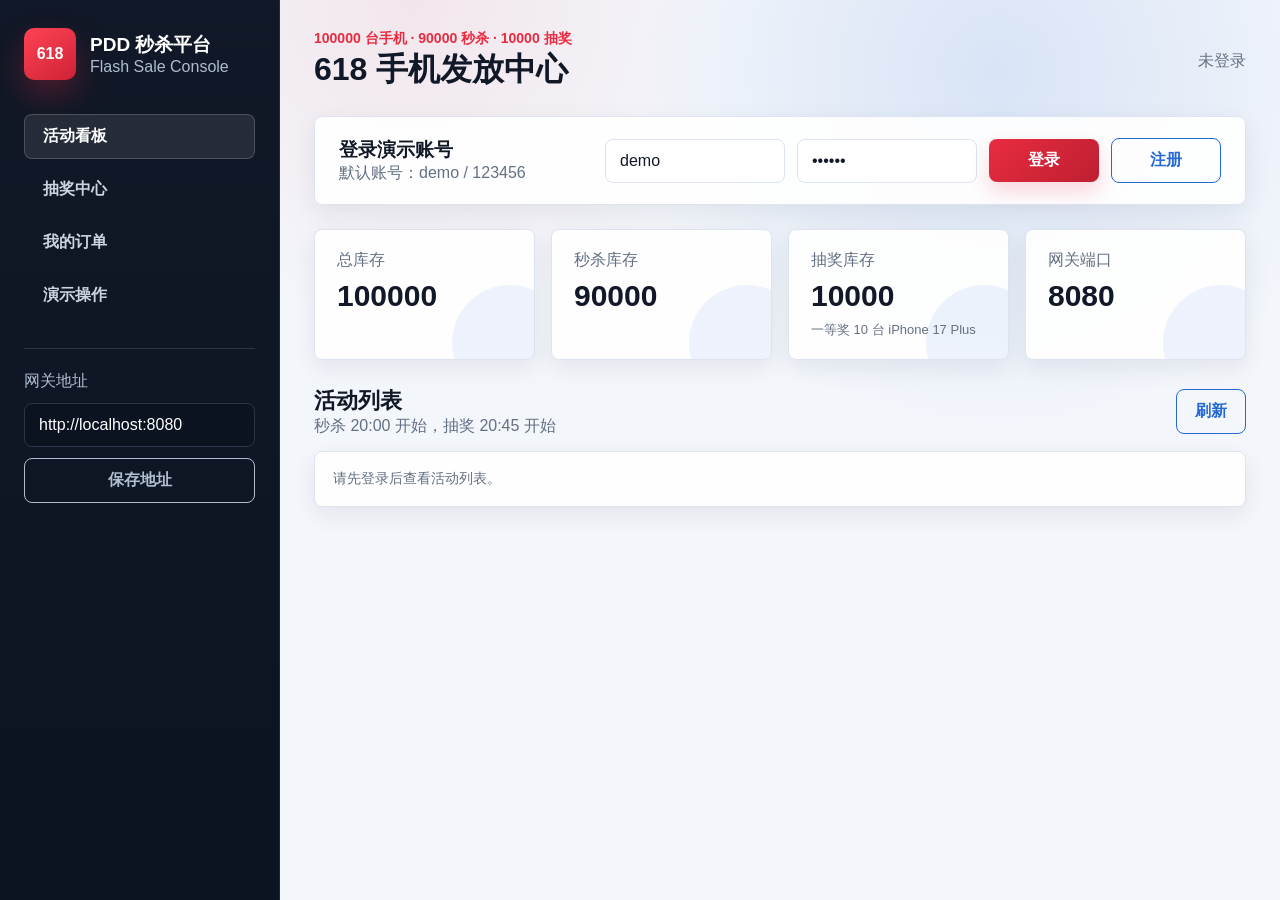
==== pdd-gateway/src/main/resources/static/index.html @ ef47cc64 "push" ====
<!doctype html>
<html lang="zh-CN">
<head>
    <meta charset="UTF-8">
    <meta name="viewport" content="width=device-width, initial-scale=1.0">
    <title>PDD 618 秒杀平台</title>
    <link rel="stylesheet" href="./styles.css">
</head>
<body>
<div class="shell">
    <aside class="sidebar">
        <div class="brand">
            <div class="brand-mark">618</div>
            <div>
                <h1>PDD 秒杀平台</h1>
                <p>Flash Sale Console</p>
            </div>
        </div>

        <nav class="nav">
            <button class="nav-item active" data-view="dashboard">活动看板</button>
            <button class="nav-item" data-view="lottery">抽奖中心</button>
            <button class="nav-item" data-view="orders">我的订单</button>
            <button class="nav-item" data-view="ops">演示操作</button>
        </nav>

        <div class="server-card">
            <label for="baseUrl">网关地址</label>
            <input id="baseUrl" value="http://localhost:8080">
            <button id="saveBaseUrl" class="ghost-button">保存地址</button>
        </div>
    </aside>

    <main class="main">
        <header class="topbar">
            <div>
                <p class="eyebrow">100000 台手机 · 90000 秒杀 · 10000 抽奖</p>
                <h2>618 手机发放中心</h2>
            </div>
            <div class="user-box">
                <span id="loginState">未登录</span>
                <button id="logoutBtn" class="ghost-button hidden">退出</button>
            </div>
        </header>

        <section id="authPanel" class="panel auth-panel">
            <div>
                <h3>登录演示账号</h3>
                <p>默认账号：demo / 123456</p>
            </div>
            <div class="auth-form">
                <input id="username" placeholder="用户名" value="demo">
                <input id="password" placeholder="密码" type="password" value="123456">
                <button id="loginBtn">登录</button>
                <button id="registerBtn" class="ghost-button">注册</button>
            </div>
        </section>

        <section id="dashboardView" class="view active">
            <div class="metrics">
                <div class="metric">
                    <span>总库存</span>
                    <strong>100000</strong>
                </div>
                <div class="metric">
                    <span>秒杀库存</span>
                    <strong>90000</strong>
                </div>
                <div class="metric">
                    <span>抽奖库存</span>
                    <strong>10000</strong>
                    <small>一等奖 10 台 iPhone 17 Plus</small>
                </div>
                <div class="metric">
                    <span>网关端口</span>
                    <strong>8080</strong>
                </div>
            </div>

            <div class="section-head">
                <div>
                    <h3>活动列表</h3>
                    <p>秒杀 20:00 开始，抽奖 20:45 开始</p>
                </div>
                <button id="refreshActivitiesBtn" class="ghost-button">刷新</button>
            </div>
            <div id="activityList" class="activity-list"></div>
        </section>

        <section id="lotteryView" class="view">
            <div class="lottery-layout">
                <div class="board-panel">
                    <div class="board-copy">
                        <span>618 幸运抽奖</span>
                        <strong>轮盘/棋盘转动，一抽定奖</strong>
                    </div>
                    <div id="lotteryBoard" class="lottery-board-wrap"></div>
                    <div id="lotteryResult" class="lottery-result">登录后可参与 618 棋盘抽奖。</div>
                    <div id="winnerTicker" class="winner-ticker">
                        <div class="winner-ticker-head">
                            <div>
                                <span>实时中奖显示屏</span>
                                <strong>系统用户中奖播报</strong>
                            </div>
                            <small>仅展示大奖、一/二/三等奖</small>
                        </div>
                        <div class="winner-feed-list" data-winner-feed>
                            <div class="winner-feed-empty">暂无高等级中奖播报</div>
                        </div>
                    </div>
                </div>
                <div class="prize-panel panel">
                    <div class="section-title">
                        <h3>奖池规则</h3>
                        <p>普通用户每日 3 次抽奖机会，管理端可重复验证数据库奖池。</p>
                    </div>
                    <div class="prize-stats">
                        <div>
                            <span>总中奖率</span>
                            <strong>手机 50% / Mac 60%</strong>
                        </div>
                        <div>
                            <span>奖池来源</span>
                            <strong>数据库权重</strong>
                        </div>
                    </div>
                    <div id="prizeList" class="prize-list"></div>
                </div>
            </div>
        </section>

        <section id="ordersView" class="view">
            <div class="section-head">
                <div>
                    <h3>我的订单</h3>
                    <p>订单由 RabbitMQ 异步消费后生成</p>
                </div>
                <button id="refreshOrdersBtn" class="ghost-button">刷新订单</button>
            </div>
            <div id="orderList" class="table-wrap"></div>
        </section>

        <section id="opsView" class="view">
            <div class="ops-grid">
                <div class="panel">
                    <h3>库存预热</h3>
                    <p>将 MySQL 活动库存写入 Redis，秒杀前必须执行。</p>
                    <button id="preloadBtn">预热全部活动库存</button>
                </div>
                <div class="panel">
                    <h3>手动开奖</h3>
                    <p>演示环境可手动触发抽奖开奖，生产环境应限制管理员权限。</p>
                    <button id="drawBtn">触发抽奖开奖</button>
                </div>
                <div class="panel">
                    <h3>中奖查询</h3>
                    <p>查询当前登录用户是否在中奖集合中。</p>
                    <button id="winnerBtn">查询中奖结果</button>
                </div>
            </div>
        </section>

        <div id="toast" class="toast hidden"></div>
    </main>
</div>

<script src="./app.js"></script>
</body>
</html>
---- pdd-gateway/src/main/resources/static/styles.css ----
:root {
    --bg: #f3f6fb;
    --surface: #ffffff;
    --surface-soft: #eef4fb;
    --ink: #111827;
    --muted: #637083;
    --line: #dbe4ef;
    --red: #e92c40;
    --red-dark: #bd1f31;
    --green: #15a276;
    --blue: #2569d6;
    --gold: #f5a313;
    --cyan: #14a3b8;
    --shadow: 0 18px 48px rgba(23, 37, 57, 0.10);
    --soft-shadow: 0 8px 24px rgba(23, 37, 57, 0.08);
}

* {
    box-sizing: border-box;
}

body {
    margin: 0;
    min-height: 100vh;
    background:
        radial-gradient(circle at 78% 8%, rgba(37, 105, 214, 0.13), transparent 28%),
        radial-gradient(circle at 32% 0%, rgba(233, 44, 64, 0.08), transparent 26%),
        var(--bg);
    color: var(--ink);
    font-family: "Inter", "Microsoft YaHei", Arial, sans-serif;
}

button,
input {
    font: inherit;
}

button {
    border: 0;
    border-radius: 8px;
    background: linear-gradient(135deg, var(--red), var(--red-dark));
    color: #fff;
    padding: 11px 18px;
    cursor: pointer;
    font-weight: 800;
    box-shadow: 0 10px 20px rgba(233, 44, 64, 0.18);
    transition: transform 0.16s ease, box-shadow 0.16s ease, opacity 0.16s ease;
}

button:hover {
    transform: translateY(-1px);
    box-shadow: 0 14px 28px rgba(233, 44, 64, 0.22);
}

button:disabled {
    cursor: not-allowed;
    opacity: 0.58;
    transform: none;
}

input {
    width: 100%;
    border: 1px solid var(--line);
    border-radius: 8px;
    background: #fff;
    color: var(--ink);
    padding: 12px 14px;
    outline: none;
}

input:focus {
    border-color: var(--blue);
    box-shadow: 0 0 0 3px rgba(37, 105, 214, 0.12);
}

.shell {
    display: grid;
    grid-template-columns: 280px minmax(0, 1fr);
    min-height: 100vh;
}

.sidebar {
    position: sticky;
    top: 0;
    height: 100vh;
    border-right: 1px solid rgba(255, 255, 255, 0.08);
    background: linear-gradient(180deg, #111827, #0c1422);
    color: #fff;
    padding: 28px 24px;
}

.brand {
    display: flex;
    gap: 14px;
    align-items: center;
    margin-bottom: 34px;
}

.brand-mark {
    display: grid;
    width: 52px;
    height: 52px;
    place-items: center;
    border-radius: 10px;
    background: linear-gradient(145deg, #ff4355, #cf2235);
    font-weight: 900;
    box-shadow: 0 14px 30px rgba(233, 44, 64, 0.28);
}

.brand h1,
.brand p,
.topbar h2,
.topbar p,
.section-head h3,
.section-head p,
.panel h3,
.panel p {
    margin: 0;
}

.brand h1 {
    font-size: 19px;
}

.brand p,
.server-card label,
.server-card .ghost-button {
    color: #afbdd0;
}

.nav {
    display: grid;
    gap: 8px;
    margin-bottom: 30px;
}

.nav-item {
    background: transparent;
    color: #cbd5e1;
    text-align: left;
    border: 1px solid transparent;
    box-shadow: none;
}

.nav-item.active,
.nav-item:hover {
    background: rgba(255, 255, 255, 0.09);
    border-color: rgba(255, 255, 255, 0.18);
    color: #fff;
    box-shadow: none;
}

.server-card {
    display: grid;
    gap: 11px;
    padding-top: 22px;
    border-top: 1px solid rgba(255, 255, 255, 0.13);
}

.server-card input {
    background: #0b1220;
    border-color: #29364a;
    color: #fff;
}

.ghost-button {
    background: transparent;
    color: var(--blue);
    border: 1px solid currentColor;
    box-shadow: none;
}

.ghost-button:hover {
    background: rgba(37, 105, 214, 0.08);
    box-shadow: none;
}

.main {
    position: relative;
    padding: 30px 34px;
}

.topbar {
    display: flex;
    align-items: center;
    justify-content: space-between;
    gap: 20px;
    margin-bottom: 24px;
}

.eyebrow {
    color: var(--red);
    font-size: 14px;
    font-weight: 900;
}

.topbar h2 {
    font-size: 32px;
    letter-spacing: 0;
}

.user-box {
    display: flex;
    align-items: center;
    gap: 12px;
    color: var(--muted);
}

.panel,
.metric,
.table-wrap,
.activity-card {
    background: rgba(255, 255, 255, 0.92);
    border: 1px solid var(--line);
    border-radius: 8px;
    box-shadow: var(--soft-shadow);
}

.auth-panel {
    display: flex;
    justify-content: space-between;
    gap: 24px;
    margin-bottom: 24px;
    padding: 20px 24px;
}

.auth-panel p,
.section-head p,
.panel p,
.activity-meta,
.order-empty {
    color: var(--muted);
}

.auth-form {
    display: grid;
    grid-template-columns: 180px 180px 110px 110px;
    gap: 12px;
    align-items: center;
}

.view {
    display: none;
}

.view.active {
    display: block;
}

.metrics {
    display: grid;
    grid-template-columns: repeat(4, minmax(0, 1fr));
    gap: 16px;
    margin-bottom: 26px;
}

.metric {
    position: relative;
    overflow: hidden;
    padding: 20px 22px;
}

.metric::after {
    content: "";
    position: absolute;
    right: -34px;
    bottom: -42px;
    width: 116px;
    height: 116px;
    border-radius: 50%;
    background: rgba(37, 105, 214, 0.08);
}

.metric span {
    display: block;
    color: var(--muted);
    margin-bottom: 8px;
}

.metric strong {
    position: relative;
    font-size: 30px;
    z-index: 1;
}

.metric small {
    position: relative;
    display: block;
    margin-top: 8px;
    color: var(--muted);
    font-size: 13px;
    z-index: 1;
}

.section-head {
    display: flex;
    justify-content: space-between;
    align-items: center;
    gap: 20px;
    margin-bottom: 14px;
}

.section-head h3 {
    font-size: 22px;
}

.activity-list {
    display: grid;
    gap: 14px;
}

.activity-card {
    display: grid;
    grid-template-columns: minmax(0, 1fr) auto;
    gap: 16px;
    align-items: center;
    padding: 18px;
}

.activity-title {
    display: flex;
    align-items: center;
    gap: 10px;
    margin-bottom: 8px;
}

.activity-title h4 {
    margin: 0;
    font-size: 18px;
}

.tag,
.status-pill {
    border-radius: 999px;
    padding: 5px 10px;
    font-size: 12px;
    font-weight: 900;
}

.status-pill.pending {
    background: rgba(245, 163, 19, 0.14);
    color: #9a6100;
}

.status-pill.live {
    background: rgba(21, 162, 118, 0.12);
    color: var(--green);
}

.status-pill.ended {
    background: rgba(99, 112, 131, 0.12);
    color: var(--muted);
}

.tag.seckill {
    background: rgba(233, 44, 64, 0.1);
    color: var(--red);
}

.tag.lottery {
    background: rgba(37, 105, 214, 0.1);
    color: var(--blue);
}

.activity-meta {
    display: flex;
    flex-wrap: wrap;
    gap: 12px;
    font-size: 14px;
}

.activity-actions {
    display: flex;
    gap: 10px;
}

.lottery-layout {
    display: grid;
    grid-template-columns: minmax(470px, 0.92fr) minmax(360px, 1fr);
    gap: 24px;
    align-items: start;
}

.board-panel,
.prize-panel {
    background: rgba(255, 255, 255, 0.95);
    border: 1px solid rgba(219, 228, 239, 0.9);
    border-radius: 8px;
    box-shadow: var(--shadow);
}

.board-panel {
    display: grid;
    align-content: start;
    justify-items: center;
    gap: 18px;
    padding: 26px;
    overflow: hidden;
}

.board-copy {
    display: grid;
    gap: 4px;
    width: 100%;
}

.board-copy span {
    color: var(--red);
    font-weight: 900;
    font-size: 13px;
}

.board-copy strong {
    font-size: 22px;
}

.lottery-board-wrap {
    position: relative;
    display: grid;
    width: min(660px, 100%);
    place-items: center;
    padding: 10px;
}

.lottery-board {
    display: grid;
    grid-template-columns: repeat(var(--board-size), minmax(0, 1fr));
    grid-template-rows: repeat(var(--board-size), minmax(0, 1fr));
    width: 100%;
    max-width: 620px;
    aspect-ratio: 1;
    gap: clamp(7px, 1.4vw, 12px);
    border: 1px solid rgba(219, 228, 239, 0.9);
    border-radius: 8px;
    background:
        linear-gradient(145deg, rgba(255, 255, 255, 0.96), rgba(239, 246, 255, 0.92)),
        #fff;
    padding: clamp(10px, 2vw, 18px);
    box-shadow: 0 24px 46px rgba(17, 24, 39, 0.14);
}

.lottery-wheel-shell {
    position: relative;
    display: grid;
    width: min(540px, 100%);
    aspect-ratio: 1;
    place-items: center;
    padding: clamp(12px, 2vw, 18px);
}

.wheel-pointer {
    position: absolute;
    top: 2px;
    z-index: 3;
    width: 0;
    height: 0;
    border-right: 18px solid transparent;
    border-left: 18px solid transparent;
    border-top: 34px solid var(--red);
    filter: drop-shadow(0 8px 14px rgba(233, 44, 64, 0.24));
}

.lottery-wheel {
    position: relative;
    width: 100%;
    height: 100%;
    overflow: hidden;
    border: 12px solid #fff;
    border-radius: 50%;
    box-shadow: 0 26px 54px rgba(17, 24, 39, 0.18), inset 0 0 0 1px rgba(17, 24, 39, 0.08);
    transition: transform 2.6s cubic-bezier(0.12, 0.68, 0.12, 1);
}

.lottery-wheel::before {
    content: "";
    position: absolute;
    inset: 10px;
    border: 1px solid rgba(255, 255, 255, 0.54);
    border-radius: 50%;
    pointer-events: none;
}

.wheel-labels {
    position: absolute;
    inset: 0;
}

.wheel-slice-label {
    position: absolute;
    top: 50%;
    left: 50%;
    display: grid;
    width: 100px;
    justify-items: center;
    gap: 4px;
    color: #fff;
    text-align: center;
    text-shadow: 0 2px 8px rgba(17, 24, 39, 0.32);
    transform: translate(-50%, -50%) rotate(var(--slice-rotate)) translateY(-120px) rotate(calc(-1 * var(--slice-rotate)));
}

.wheel-slice-label span {
    font-size: 12px;
    font-weight: 900;
}

.wheel-slice-label strong {
    font-size: 15px;
    line-height: 1.12;
    overflow-wrap: anywhere;
}

.wheel-slice-label.winner strong {
    color: #fff7ad;
}

.wheel-center {
    position: absolute;
    inset: 50%;
    z-index: 2;
    display: grid;
    width: min(178px, 38%);
    aspect-ratio: 1;
    place-items: center;
    align-content: center;
    gap: 6px;
    border: 8px solid #fff;
    border-radius: 50%;
    background: linear-gradient(145deg, #fff7ed, #fff);
    color: var(--ink);
    padding: 16px;
    text-align: center;
    box-shadow: 0 16px 34px rgba(17, 24, 39, 0.22);
    transform: translate(-50%, -50%);
}

.wheel-center strong {
    color: var(--red);
    font-size: 34px;
    line-height: 1;
}

.wheel-center span {
    color: var(--muted);
    font-size: 12px;
    font-weight: 900;
}

.wheel-spin-button {
    width: min(126px, 100%);
    min-height: 38px;
    padding: 8px 12px;
    background: linear-gradient(135deg, var(--red), var(--gold));
    box-shadow: 0 12px 22px rgba(233, 44, 64, 0.22);
}

.lottery-board-cell,
.board-center {
    min-width: 0;
    border-radius: 8px;
}

.lottery-board-cell {
    display: grid;
    align-content: center;
    gap: 5px;
    min-height: 0;
    border: 1px solid rgba(219, 228, 239, 0.92);
    background: #fff;
    padding: clamp(7px, 1.2vw, 12px);
    text-align: center;
    box-shadow: inset 0 1px 0 rgba(255, 255, 255, 0.7), 0 8px 18px rgba(17, 24, 39, 0.06);
    transition: transform 0.12s ease, border-color 0.12s ease, box-shadow 0.12s ease, background 0.12s ease;
}

.lottery-board-cell span,
.lottery-board-cell small {
    overflow: hidden;
    color: var(--muted);
    font-size: 12px;
    font-weight: 900;
    text-overflow: ellipsis;
    white-space: nowrap;
}

.lottery-board-cell strong {
    overflow-wrap: anywhere;
    color: var(--ink);
    font-size: 17px;
    line-height: 1.15;
}

.lottery-board-cell small {
    font-size: 11px;
}

.prize-cell-0 { background: linear-gradient(160deg, rgba(233, 44, 64, 0.10), #fff); }
.prize-cell-1 { background: linear-gradient(160deg, rgba(37, 105, 214, 0.10), #fff); }
.prize-cell-2 { background: linear-gradient(160deg, rgba(21, 162, 118, 0.10), #fff); }
.prize-cell-3 { background: linear-gradient(160deg, rgba(245, 163, 19, 0.13), #fff); }
.prize-cell-4 { background: linear-gradient(160deg, rgba(20, 163, 184, 0.11), #fff); }
.prize-cell-5 { background: linear-gradient(160deg, rgba(124, 58, 237, 0.09), #fff); }

.board-filler {
    background: repeating-linear-gradient(135deg, #f8fafc 0 9px, #eef4fb 9px 18px);
}

.lottery-board-cell.active,
.lottery-board-cell.winner {
    border-color: rgba(233, 44, 64, 0.72);
    background: linear-gradient(145deg, #fff7ed, #fff);
    box-shadow: 0 0 0 3px rgba(233, 44, 64, 0.16), 0 16px 26px rgba(233, 44, 64, 0.18);
    transform: translateY(-2px) scale(1.03);
}

.lottery-board-cell.active span,
.lottery-board-cell.active strong,
.lottery-board-cell.active small,
.lottery-board-cell.winner span,
.lottery-board-cell.winner strong,
.lottery-board-cell.winner small {
    color: var(--red);
}

.lottery-board-cell.winner {
    animation: boardWin 0.62s ease-in-out 2;
}

.board-center {
    display: grid;
    place-items: center;
    align-content: center;
    gap: 10px;
    border: 1px solid rgba(17, 24, 39, 0.08);
    background:
        linear-gradient(145deg, rgba(17, 24, 39, 0.94), rgba(31, 41, 55, 0.96)),
        var(--ink);
    color: #fff;
    padding: clamp(14px, 2.2vw, 22px);
    text-align: center;
    box-shadow: inset 0 0 0 1px rgba(255, 255, 255, 0.08);
}

.featured-prize,
.draw-display {
    min-width: 0;
    width: 100%;
}

.featured-prize {
    position: relative;
    display: grid;
    justify-items: center;
    gap: 5px;
    border: 1px solid rgba(255, 255, 255, 0.14);
    border-radius: 8px;
    background:
        linear-gradient(145deg, rgba(233, 44, 64, 0.30), rgba(245, 163, 19, 0.18)),
        rgba(255, 255, 255, 0.06);
    padding: 10px;
    box-shadow: inset 0 0 0 1px rgba(255, 255, 255, 0.06), 0 14px 28px rgba(0, 0, 0, 0.22);
}

.featured-prize::before {
    content: "";
    position: absolute;
    inset: 8px;
    border: 1px solid rgba(255, 255, 255, 0.10);
    border-radius: 8px;
    pointer-events: none;
}

.featured-prize span,
.featured-prize strong,
.featured-prize small,
.draw-display span,
.draw-display strong {
    display: block;
}

.featured-prize span {
    color: #ffd9a3;
    font-size: 12px;
    font-weight: 900;
}

.featured-prize strong {
    color: #fff;
    font-size: 25px;
    line-height: 1.1;
}

.featured-prize small {
    max-width: 100%;
    color: #cbd5e1;
    font-size: 12px;
    line-height: 1.35;
}

.featured-prize.active,
.featured-prize.winner {
    border-color: rgba(255, 216, 128, 0.88);
    box-shadow: 0 0 0 4px rgba(245, 163, 19, 0.22), 0 20px 38px rgba(245, 163, 19, 0.24);
    animation: grandWin 0.7s ease-in-out 2;
}

.draw-display {
    min-height: 52px;
    border: 1px solid rgba(21, 162, 118, 0.42);
    border-radius: 8px;
    background: linear-gradient(180deg, #071b18, #0c2722);
    color: #d8fff4;
    padding: 8px 10px;
    text-align: left;
    box-shadow: inset 0 0 18px rgba(21, 162, 118, 0.16);
}

.draw-display span {
    color: #5eead4;
    font-size: 11px;
    font-weight: 800;
}

.draw-display strong {
    overflow-wrap: anywhere;
    margin-top: 4px;
    color: #f8fafc;
    font-size: 15px;
    line-height: 1.25;
}

.macbook-visual {
    position: relative;
    width: 132px;
    aspect-ratio: 1.55;
    border: 4px solid #d8e2ee;
    border-radius: 8px 8px 5px 5px;
    background:
        linear-gradient(160deg, rgba(37, 105, 214, 0.44), rgba(21, 162, 118, 0.22)),
        linear-gradient(145deg, #101827, #263244);
    box-shadow: 0 14px 26px rgba(0, 0, 0, 0.30);
}

.macbook-visual::before {
    content: "";
    position: absolute;
    right: 16%;
    bottom: 18%;
    left: 16%;
    height: 32%;
    border-radius: 50%;
    background: rgba(255, 255, 255, 0.18);
}

.macbook-visual::after {
    content: "";
    position: absolute;
    right: -12%;
    bottom: -14px;
    left: -12%;
    height: 12px;
    border-radius: 0 0 8px 8px;
    background: linear-gradient(180deg, #eef4fb, #afbdd0);
}

.macbook-visual span {
    position: absolute;
    bottom: -8px;
    left: 50%;
    width: 28%;
    height: 4px;
    border-radius: 999px;
    background: #7d8ca3;
    transform: translateX(-50%);
}

.board-spin-button {
    min-width: min(168px, 100%);
    background: linear-gradient(135deg, var(--red), var(--gold));
    box-shadow: 0 16px 32px rgba(233, 44, 64, 0.26);
    font-size: 17px;
}

@keyframes grandWin {
    50% {
        transform: translateY(-2px) scale(1.03);
    }
}

.lottery-result {
    width: 100%;
    min-height: 64px;
    border: 1px solid rgba(37, 105, 214, 0.12);
    border-radius: 8px;
    background: linear-gradient(135deg, #edf4fb, #f7fafc);
    color: var(--ink);
    padding: 18px;
    text-align: center;
    font-size: 17px;
    font-weight: 900;
}

.winner-ticker {
    display: grid;
    gap: 12px;
    width: 100%;
    border: 1px solid rgba(21, 162, 118, 0.28);
    border-radius: 8px;
    background:
        linear-gradient(135deg, rgba(7, 27, 24, 0.96), rgba(12, 39, 34, 0.98)),
        #071b18;
    color: #d8fff4;
    padding: 16px;
    box-shadow: inset 0 0 22px rgba(21, 162, 118, 0.14), 0 18px 34px rgba(17, 24, 39, 0.10);
}

.winner-ticker-head {
    display: flex;
    align-items: center;
    justify-content: space-between;
    gap: 12px;
}

.winner-ticker-head span,
.winner-ticker-head small {
    color: #5eead4;
    font-size: 12px;
    font-weight: 900;
}

.winner-ticker-head strong {
    display: block;
    margin-top: 4px;
    color: #fff;
    font-size: 19px;
}

.winner-feed-list {
    display: grid;
    gap: 8px;
}

.winner-feed-row,
.winner-feed-empty {
    display: grid;
    grid-template-columns: 76px minmax(0, 1fr) 54px;
    gap: 10px;
    align-items: center;
    min-height: 42px;
    border: 1px solid rgba(94, 234, 212, 0.16);
    border-radius: 8px;
    background: rgba(255, 255, 255, 0.055);
    padding: 9px 10px;
}

.winner-feed-row.latest {
    border-color: rgba(245, 163, 19, 0.48);
    background: rgba(245, 163, 19, 0.10);
}

.winner-feed-level {
    color: #ffd9a3;
    font-size: 12px;
    font-weight: 900;
}

.winner-feed-row strong {
    overflow-wrap: anywhere;
    color: #f8fafc;
    font-size: 14px;
}

.winner-feed-row small {
    color: #9fb8b2;
    font-size: 12px;
    font-weight: 800;
    text-align: right;
}

.winner-feed-empty {
    display: block;
    color: #9fb8b2;
    text-align: center;
}

.prize-panel {
    display: grid;
    gap: 18px;
    align-content: start;
    padding: 24px;
}

.section-title {
    display: grid;
    gap: 8px;
}

.section-title h3,
.section-title p {
    margin: 0;
}

.section-title h3 {
    font-size: 24px;
}

.section-title p {
    color: var(--muted);
    line-height: 1.55;
}

.prize-stats {
    display: grid;
    grid-template-columns: repeat(2, minmax(0, 1fr));
    gap: 12px;
}

.prize-stats div {
    border: 1px solid var(--line);
    border-radius: 8px;
    background: var(--surface-soft);
    padding: 14px;
}

.prize-stats span {
    display: block;
    color: var(--muted);
    font-size: 13px;
    margin-bottom: 6px;
}

.prize-stats strong {
    font-size: 24px;
}

.prize-list {
    display: grid;
    gap: 12px;
}

.prize-item {
    display: grid;
    grid-template-columns: 14px minmax(0, 1fr);
    gap: 14px;
    align-items: start;
    border: 1px solid var(--line);
    border-radius: 8px;
    background: #fff;
    padding: 15px;
    transition: transform 0.16s ease, border-color 0.16s ease, box-shadow 0.16s ease;
}

.prize-item:hover {
    border-color: rgba(37, 105, 214, 0.32);
    box-shadow: 0 12px 26px rgba(23, 37, 57, 0.08);
    transform: translateY(-1px);
}

.prize-item strong,
.prize-item span {
    display: block;
}

.prize-item strong {
    font-size: 18px;
}

.prize-item span {
    margin-top: 6px;
    color: var(--muted);
    font-size: 14px;
}

.prize-dot {
    width: 14px;
    height: 14px;
    margin-top: 5px;
    border-radius: 50%;
}

.prize-dot-0 {
    background: #e83b4b;
}

.prize-dot-1 {
    background: #2569d6;
}

.prize-dot-2 {
    background: #15a276;
}

.prize-dot-3 {
    background: #f5a313;
}

.table-wrap {
    overflow: auto;
}

table {
    width: 100%;
    border-collapse: collapse;
}

th,
td {
    border-bottom: 1px solid var(--line);
    padding: 12px;
    text-align: left;
    white-space: nowrap;
}

th {
    background: var(--surface-soft);
    color: var(--muted);
    font-size: 13px;
}

.order-empty {
    padding: 28px;
}

.ops-grid {
    display: grid;
    grid-template-columns: repeat(3, minmax(0, 1fr));
    gap: 16px;
}

.ops-grid .panel {
    display: grid;
    gap: 14px;
    padding: 20px;
}

.toast {
    position: fixed;
    right: 24px;
    bottom: 24px;
    max-width: 420px;
    border-radius: 8px;
    background: #111827;
    color: #fff;
    padding: 14px 16px;
    box-shadow: var(--shadow);
}

.toast.success {
    background: var(--green);
}

.toast.error {
    background: var(--red);
}

.hidden {
    display: none !important;
}

@media (max-width: 1080px) {
    .lottery-layout,
    .metrics,
    .ops-grid {
        grid-template-columns: 1fr;
    }
}

@media (max-width: 980px) {
    .shell {
        grid-template-columns: 1fr;
    }

    .sidebar {
        position: static;
        height: auto;
    }

    .auth-panel,
    .topbar,
    .activity-card {
        align-items: stretch;
        flex-direction: column;
        display: flex;
    }

    .auth-form,
    .prize-stats {
        grid-template-columns: 1fr;
    }

    .activity-actions {
        flex-wrap: wrap;
    }

    .lottery-board-wrap {
        padding: 0;
    }

    .lottery-board {
        gap: 6px;
        padding: 8px;
    }

    .lottery-wheel-shell {
        padding: 8px;
    }

    .lottery-wheel {
        border-width: 8px;
    }

    .wheel-pointer {
        border-right-width: 13px;
        border-left-width: 13px;
        border-top-width: 26px;
    }

    .wheel-slice-label {
        width: 82px;
        transform: translate(-50%, -50%) rotate(var(--slice-rotate)) translateY(-31vw) rotate(calc(-1 * var(--slice-rotate)));
    }

    .wheel-slice-label span {
        font-size: 10px;
    }

    .wheel-slice-label strong {
        font-size: 12px;
    }

    .wheel-center {
        width: min(138px, 42%);
        border-width: 6px;
        padding: 10px;
    }

    .wheel-center strong {
        font-size: 25px;
    }

    .wheel-center span {
        font-size: 10px;
    }

    .wheel-spin-button {
        min-height: 34px;
        padding: 6px 9px;
        font-size: 12px;
    }

    .lottery-board-cell {
        gap: 3px;
        padding: 5px;
    }

    .lottery-board-cell span {
        font-size: 10px;
    }

    .lottery-board-cell strong {
        font-size: 12px;
    }

    .lottery-board-cell small {
        display: none;
    }

    .board-center {
        gap: 8px;
        padding: 10px;
    }

    .featured-prize {
        gap: 4px;
        padding: 8px;
    }

    .featured-prize span,
    .featured-prize small {
        font-size: 10px;
    }

    .featured-prize strong {
        font-size: 16px;
    }

    .draw-display {
        min-height: 48px;
        padding: 7px 8px;
    }

    .draw-display span {
        font-size: 9px;
    }

    .draw-display strong {
        font-size: 12px;
    }

    .winner-ticker {
        padding: 12px;
    }

    .winner-ticker-head {
        align-items: stretch;
        flex-direction: column;
    }

    .winner-feed-row,
    .winner-feed-empty {
        grid-template-columns: 64px minmax(0, 1fr);
    }

    .winner-feed-row small {
        grid-column: 2;
        text-align: left;
    }

    .macbook-visual {
        width: 92px;
    }
}
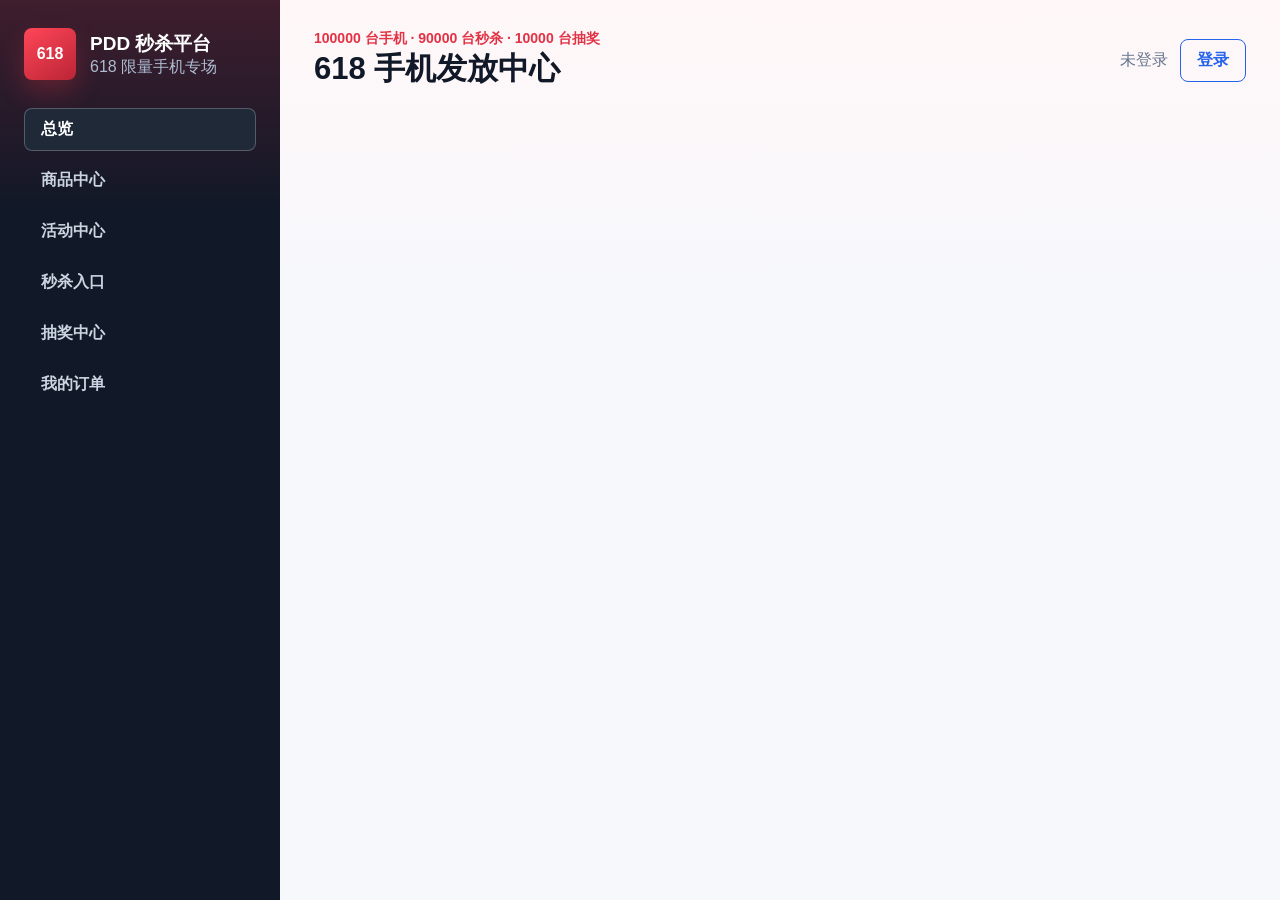
==== commit b81273a9: "update" ====
--- a/pdd-gateway/src/main/resources/static/index.html
+++ b/pdd-gateway/src/main/resources/static/index.html
@@ -3,7 +3,7 @@
 <head>
     <meta charset="UTF-8">
     <meta name="viewport" content="width=device-width, initial-scale=1.0">
-    <title>PDD 618 秒杀平台</title>
+    <title>PDD 618 秒杀抽奖平台</title>
     <link rel="stylesheet" href="./styles.css">
 </head>
 <body>
@@ -13,157 +13,59 @@
             <div class="brand-mark">618</div>
             <div>
                 <h1>PDD 秒杀平台</h1>
-                <p>Flash Sale Console</p>
+                <p>618 限量手机专场</p>
             </div>
         </div>
 
-        <nav class="nav">
-            <button class="nav-item active" data-view="dashboard">活动看板</button>
-            <button class="nav-item" data-view="lottery">抽奖中心</button>
-            <button class="nav-item" data-view="orders">我的订单</button>
-            <button class="nav-item" data-view="ops">演示操作</button>
+        <nav class="nav" aria-label="主导航">
+            <button class="nav-item active" data-route="dashboard">总览</button>
+            <button class="nav-item" data-route="products">商品中心</button>
+            <button class="nav-item" data-route="activities">活动中心</button>
+            <button class="nav-item" data-route="seckill">秒杀入口</button>
+            <button class="nav-item" data-route="lottery">抽奖中心</button>
+            <button class="nav-item" data-route="orders">我的订单</button>
         </nav>
 
-        <div class="server-card">
-            <label for="baseUrl">网关地址</label>
-            <input id="baseUrl" value="http://localhost:8080">
-            <button id="saveBaseUrl" class="ghost-button">保存地址</button>
-        </div>
     </aside>
 
     <main class="main">
         <header class="topbar">
             <div>
-                <p class="eyebrow">100000 台手机 · 90000 秒杀 · 10000 抽奖</p>
-                <h2>618 手机发放中心</h2>
+                <p id="pageSubtitle" class="eyebrow">100000 台手机 · 90000 台秒杀 · 10000 台抽奖</p>
+                <h2 id="pageTitle">618 手机发放中心</h2>
             </div>
             <div class="user-box">
                 <span id="loginState">未登录</span>
-                <button id="logoutBtn" class="ghost-button hidden">退出</button>
+                <button id="loginPageBtn" class="secondary-button">登录</button>
+                <button id="logoutBtn" class="secondary-button hidden">退出</button>
             </div>
         </header>
 
-        <section id="authPanel" class="panel auth-panel">
-            <div>
-                <h3>登录演示账号</h3>
-                <p>默认账号：demo / 123456</p>
-            </div>
-            <div class="auth-form">
-                <input id="username" placeholder="用户名" value="demo">
-                <input id="password" placeholder="密码" type="password" value="123456">
-                <button id="loginBtn">登录</button>
-                <button id="registerBtn" class="ghost-button">注册</button>
-            </div>
-        </section>
-
-        <section id="dashboardView" class="view active">
-            <div class="metrics">
-                <div class="metric">
-                    <span>总库存</span>
-                    <strong>100000</strong>
-                </div>
-                <div class="metric">
-                    <span>秒杀库存</span>
-                    <strong>90000</strong>
-                </div>
-                <div class="metric">
-                    <span>抽奖库存</span>
-                    <strong>10000</strong>
-                    <small>一等奖 10 台 iPhone 17 Plus</small>
-                </div>
-                <div class="metric">
-                    <span>网关端口</span>
-                    <strong>8080</strong>
-                </div>
-            </div>
-
-            <div class="section-head">
-                <div>
-                    <h3>活动列表</h3>
-                    <p>秒杀 20:00 开始，抽奖 20:45 开始</p>
-                </div>
-                <button id="refreshActivitiesBtn" class="ghost-button">刷新</button>
-            </div>
-            <div id="activityList" class="activity-list"></div>
-        </section>
-
-        <section id="lotteryView" class="view">
-            <div class="lottery-layout">
-                <div class="board-panel">
-                    <div class="board-copy">
-                        <span>618 幸运抽奖</span>
-                        <strong>轮盘/棋盘转动，一抽定奖</strong>
-                    </div>
-                    <div id="lotteryBoard" class="lottery-board-wrap"></div>
-                    <div id="lotteryResult" class="lottery-result">登录后可参与 618 棋盘抽奖。</div>
-                    <div id="winnerTicker" class="winner-ticker">
-                        <div class="winner-ticker-head">
-                            <div>
-                                <span>实时中奖显示屏</span>
-                                <strong>系统用户中奖播报</strong>
-                            </div>
-                            <small>仅展示大奖、一/二/三等奖</small>
-                        </div>
-                        <div class="winner-feed-list" data-winner-feed>
-                            <div class="winner-feed-empty">暂无高等级中奖播报</div>
-                        </div>
-                    </div>
-                </div>
-                <div class="prize-panel panel">
-                    <div class="section-title">
-                        <h3>奖池规则</h3>
-                        <p>普通用户每日 3 次抽奖机会，管理端可重复验证数据库奖池。</p>
-                    </div>
-                    <div class="prize-stats">
-                        <div>
-                            <span>总中奖率</span>
-                            <strong>手机 50% / Mac 60%</strong>
-                        </div>
-                        <div>
-                            <span>奖池来源</span>
-                            <strong>数据库权重</strong>
-                        </div>
-                    </div>
-                    <div id="prizeList" class="prize-list"></div>
-                </div>
-            </div>
-        </section>
-
-        <section id="ordersView" class="view">
-            <div class="section-head">
-                <div>
-                    <h3>我的订单</h3>
-                    <p>订单由 RabbitMQ 异步消费后生成</p>
-                </div>
-                <button id="refreshOrdersBtn" class="ghost-button">刷新订单</button>
-            </div>
-            <div id="orderList" class="table-wrap"></div>
-        </section>
-
-        <section id="opsView" class="view">
-            <div class="ops-grid">
-                <div class="panel">
-                    <h3>库存预热</h3>
-                    <p>将 MySQL 活动库存写入 Redis，秒杀前必须执行。</p>
-                    <button id="preloadBtn">预热全部活动库存</button>
-                </div>
-                <div class="panel">
-                    <h3>手动开奖</h3>
-                    <p>演示环境可手动触发抽奖开奖，生产环境应限制管理员权限。</p>
-                    <button id="drawBtn">触发抽奖开奖</button>
-                </div>
-                <div class="panel">
-                    <h3>中奖查询</h3>
-                    <p>查询当前登录用户是否在中奖集合中。</p>
-                    <button id="winnerBtn">查询中奖结果</button>
-                </div>
-            </div>
-        </section>
-
+        <section id="appView" class="view-host"></section>
         <div id="toast" class="toast hidden"></div>
     </main>
 </div>
 
+<script src="./src/core/constants.js"></script>
+<script src="./src/core/utils.js"></script>
+<script src="./src/core/state.js"></script>
+<script src="./src/core/http.js"></script>
+<script src="./src/core/components.js"></script>
+<script src="./src/api/authApi.js"></script>
+<script src="./src/api/productApi.js"></script>
+<script src="./src/api/activityApi.js"></script>
+<script src="./src/api/seckillApi.js"></script>
+<script src="./src/api/lotteryApi.js"></script>
+<script src="./src/api/orderApi.js"></script>
+<script src="./src/core/router.js"></script>
+<script src="./src/pages/dashboardPage.js"></script>
+<script src="./src/pages/productsPage.js"></script>
+<script src="./src/pages/activitiesPage.js"></script>
+<script src="./src/pages/seckillPage.js"></script>
+<script src="./src/pages/lotteryPage.js"></script>
+<script src="./src/pages/ordersPage.js"></script>
+<script src="./src/pages/opsPage.js"></script>
+<script src="./src/pages/topologyPage.js"></script>
 <script src="./app.js"></script>
 </body>
 </html>
--- a/pdd-gateway/src/main/resources/static/styles.css
+++ b/pdd-gateway/src/main/resources/static/styles.css
@@ -1,18 +1,20 @@
 :root {
-    --bg: #f3f6fb;
+    --bg: #f6f8fc;
     --surface: #ffffff;
-    --surface-soft: #eef4fb;
+    --surface-soft: #eef3f8;
     --ink: #111827;
-    --muted: #637083;
-    --line: #dbe4ef;
-    --red: #e92c40;
-    --red-dark: #bd1f31;
-    --green: #15a276;
-    --blue: #2569d6;
-    --gold: #f5a313;
-    --cyan: #14a3b8;
-    --shadow: 0 18px 48px rgba(23, 37, 57, 0.10);
-    --soft-shadow: 0 8px 24px rgba(23, 37, 57, 0.08);
+    --muted: #64748b;
+    --line: #dce5ef;
+    --red: #e23245;
+    --red-dark: #ba2536;
+    --blue: #2563eb;
+    --green: #10936f;
+    --gold: #d99009;
+    --cyan: #0891b2;
+    --sidebar: #111827;
+    --sidebar-soft: #1f2937;
+    --shadow: 0 14px 36px rgba(17, 24, 39, 0.10);
+    --soft-shadow: 0 8px 22px rgba(17, 24, 39, 0.07);
 }
 
 * {
@@ -23,38 +25,39 @@
     margin: 0;
     min-height: 100vh;
     background:
-        radial-gradient(circle at 78% 8%, rgba(37, 105, 214, 0.13), transparent 28%),
-        radial-gradient(circle at 32% 0%, rgba(233, 44, 64, 0.08), transparent 26%),
+        linear-gradient(180deg, #fff7f8 0, #f6f8fc 320px),
         var(--bg);
     color: var(--ink);
     font-family: "Inter", "Microsoft YaHei", Arial, sans-serif;
 }
 
 button,
-input {
+input,
+a {
     font: inherit;
 }
 
 button {
+    min-height: 40px;
     border: 0;
     border-radius: 8px;
     background: linear-gradient(135deg, var(--red), var(--red-dark));
     color: #fff;
-    padding: 11px 18px;
+    padding: 10px 16px;
     cursor: pointer;
     font-weight: 800;
-    box-shadow: 0 10px 20px rgba(233, 44, 64, 0.18);
+    box-shadow: 0 10px 18px rgba(226, 50, 69, 0.18);
     transition: transform 0.16s ease, box-shadow 0.16s ease, opacity 0.16s ease;
 }
 
 button:hover {
     transform: translateY(-1px);
-    box-shadow: 0 14px 28px rgba(233, 44, 64, 0.22);
+    box-shadow: 0 14px 24px rgba(226, 50, 69, 0.22);
 }
 
 button:disabled {
     cursor: not-allowed;
-    opacity: 0.58;
+    opacity: 0.55;
     transform: none;
 }
 
@@ -64,13 +67,13 @@
     border-radius: 8px;
     background: #fff;
     color: var(--ink);
-    padding: 12px 14px;
+    padding: 11px 13px;
     outline: none;
 }
 
 input:focus {
     border-color: var(--blue);
-    box-shadow: 0 0 0 3px rgba(37, 105, 214, 0.12);
+    box-shadow: 0 0 0 3px rgba(37, 99, 235, 0.12);
 }
 
 .shell {
@@ -83,8 +86,10 @@
     position: sticky;
     top: 0;
     height: 100vh;
-    border-right: 1px solid rgba(255, 255, 255, 0.08);
-    background: linear-gradient(180deg, #111827, #0c1422);
+    overflow: auto;
+    background:
+        linear-gradient(180deg, rgba(226, 50, 69, 0.22), transparent 210px),
+        var(--sidebar);
     color: #fff;
     padding: 28px 24px;
 }
@@ -93,7 +98,7 @@
     display: flex;
     gap: 14px;
     align-items: center;
-    margin-bottom: 34px;
+    margin-bottom: 28px;
 }
 
 .brand-mark {
@@ -101,20 +106,22 @@
     width: 52px;
     height: 52px;
     place-items: center;
-    border-radius: 10px;
-    background: linear-gradient(145deg, #ff4355, #cf2235);
+    border-radius: 8px;
+    background: linear-gradient(145deg, #ff4658, var(--red-dark));
     font-weight: 900;
-    box-shadow: 0 14px 30px rgba(233, 44, 64, 0.28);
+    box-shadow: 0 12px 26px rgba(226, 50, 69, 0.28);
 }
 
 .brand h1,
 .brand p,
 .topbar h2,
 .topbar p,
-.section-head h3,
-.section-head p,
-.panel h3,
-.panel p {
+.auth-panel h3,
+.auth-panel p,
+.section-title h3,
+.section-title p,
+.card h3,
+.card p {
     margin: 0;
 }
 
@@ -122,16 +129,14 @@
     font-size: 19px;
 }
 
-.brand p,
-.server-card label,
-.server-card .ghost-button {
-    color: #afbdd0;
+.brand p {
+    color: #aebbd0;
 }
 
 .nav {
     display: grid;
     gap: 8px;
-    margin-bottom: 30px;
+    margin-bottom: 28px;
 }
 
 .nav-item {
@@ -144,35 +149,14 @@
 
 .nav-item.active,
 .nav-item:hover {
-    background: rgba(255, 255, 255, 0.09);
-    border-color: rgba(255, 255, 255, 0.18);
+    background: var(--sidebar-soft);
+    border-color: rgba(255, 255, 255, 0.14);
     color: #fff;
     box-shadow: none;
 }
 
-.server-card {
-    display: grid;
-    gap: 11px;
-    padding-top: 22px;
-    border-top: 1px solid rgba(255, 255, 255, 0.13);
-}
-
-.server-card input {
-    background: #0b1220;
-    border-color: #29364a;
-    color: #fff;
-}
-
-.ghost-button {
-    background: transparent;
-    color: var(--blue);
-    border: 1px solid currentColor;
-    box-shadow: none;
-}
-
-.ghost-button:hover {
-    background: rgba(37, 105, 214, 0.08);
-    box-shadow: none;
+.nav-item.active {
+    border-color: rgba(255, 255, 255, 0.24);
 }
 
 .main {
@@ -185,7 +169,7 @@
     align-items: center;
     justify-content: space-between;
     gap: 20px;
-    margin-bottom: 24px;
+    margin-bottom: 22px;
 }
 
 .eyebrow {
@@ -194,8 +178,134 @@
     font-weight: 900;
 }
 
+.campaign-hero {
+    position: relative;
+    display: grid;
+    grid-template-columns: minmax(0, 1fr) 280px;
+    min-height: 280px;
+    overflow: hidden;
+    border-radius: 8px;
+    background:
+        linear-gradient(135deg, rgba(17, 24, 39, 0.92), rgba(124, 29, 42, 0.88)),
+        linear-gradient(135deg, var(--red), var(--blue));
+    color: #fff;
+    box-shadow: var(--shadow);
+}
+
+.campaign-hero::after {
+    content: "";
+    position: absolute;
+    right: -70px;
+    bottom: -120px;
+    width: 360px;
+    height: 360px;
+    border: 1px solid rgba(255, 255, 255, 0.16);
+    border-radius: 50%;
+}
+
+.hero-copy {
+    position: relative;
+    z-index: 1;
+    display: grid;
+    align-content: center;
+    gap: 16px;
+    padding: 34px;
+}
+
+.hero-kicker {
+    color: #ffd8df;
+    font-size: 14px;
+    font-weight: 900;
+}
+
+.hero-copy h3 {
+    max-width: 620px;
+    margin: 0;
+    font-size: 42px;
+    line-height: 1.1;
+    letter-spacing: 0;
+}
+
+.hero-copy p {
+    max-width: 560px;
+    margin: 0;
+    color: #f3d8dd;
+    line-height: 1.7;
+}
+
+.hero-actions {
+    display: flex;
+    flex-wrap: wrap;
+    gap: 12px;
+}
+
+.light-button {
+    color: #fff;
+    border-color: rgba(255, 255, 255, 0.76);
+}
+
+.light-button:hover {
+    background: rgba(255, 255, 255, 0.14);
+}
+
+.hero-phone {
+    position: relative;
+    z-index: 1;
+    display: grid;
+    place-items: center;
+    padding: 24px;
+}
+
+.phone-frame {
+    position: relative;
+    display: grid;
+    width: 156px;
+    height: 218px;
+    place-items: center;
+    border: 7px solid #1f2937;
+    border-radius: 26px;
+    background: linear-gradient(145deg, #f8fafc, #dbeafe);
+    box-shadow: 0 26px 46px rgba(0, 0, 0, 0.25);
+}
+
+.phone-camera {
+    position: absolute;
+    top: 12px;
+    width: 42px;
+    height: 8px;
+    border-radius: 999px;
+    background: #111827;
+}
+
+.phone-screen {
+    display: grid;
+    width: 112px;
+    height: 150px;
+    place-items: center;
+    border-radius: 18px;
+    background:
+        linear-gradient(160deg, rgba(226, 50, 69, 0.16), rgba(37, 99, 235, 0.16)),
+        #fff;
+    color: var(--red);
+    font-size: 34px;
+    font-weight: 900;
+}
+
+.compact-phone {
+    width: 112px;
+    height: 158px;
+    border-width: 6px;
+    border-radius: 22px;
+}
+
+.compact-phone .phone-screen {
+    width: 78px;
+    height: 106px;
+    font-size: 24px;
+}
+
 .topbar h2 {
-    font-size: 32px;
+    font-size: 31px;
     letter-spacing: 0;
 }
 
@@ -206,11 +316,26 @@
     color: var(--muted);
 }
 
-.panel,
+.secondary-button {
+    background: transparent;
+    color: var(--blue);
+    border: 1px solid currentColor;
+    box-shadow: none;
+}
+
+.secondary-button:hover {
+    background: rgba(37, 99, 235, 0.08);
+    box-shadow: none;
+}
+
+.auth-panel,
+.card,
 .metric,
 .table-wrap,
-.activity-card {
-    background: rgba(255, 255, 255, 0.92);
+.activity-card,
+.system-node,
+.flow-step {
+    background: var(--surface);
     border: 1px solid var(--line);
     border-radius: 8px;
     box-shadow: var(--soft-shadow);
@@ -220,93 +345,398 @@
     display: flex;
     justify-content: space-between;
     gap: 24px;
-    margin-bottom: 24px;
-    padding: 20px 24px;
+    margin-bottom: 22px;
+    padding: 18px 22px;
 }
 
 .auth-panel p,
-.section-head p,
-.panel p,
+.section-title p,
+.card p,
+.muted,
+.empty-state,
+.meta-row,
 .activity-meta,
-.order-empty {
+.command-help {
     color: var(--muted);
 }
 
 .auth-form {
     display: grid;
-    grid-template-columns: 180px 180px 110px 110px;
+    grid-template-columns: 180px 180px 96px 96px;
     gap: 12px;
     align-items: center;
 }
 
-.view {
-    display: none;
-}
-
-.view.active {
-    display: block;
+.view-host {
+    display: grid;
+    gap: 20px;
+}
+
+.page-grid {
+    display: grid;
+    gap: 20px;
 }
 
 .metrics {
     display: grid;
     grid-template-columns: repeat(4, minmax(0, 1fr));
     gap: 16px;
-    margin-bottom: 26px;
 }
 
 .metric {
-    position: relative;
-    overflow: hidden;
-    padding: 20px 22px;
-}
-
-.metric::after {
-    content: "";
-    position: absolute;
-    right: -34px;
-    bottom: -42px;
-    width: 116px;
-    height: 116px;
-    border-radius: 50%;
-    background: rgba(37, 105, 214, 0.08);
+    display: grid;
+    gap: 8px;
+    min-height: 124px;
+    padding: 18px 20px;
+    transition: transform 0.16s ease, box-shadow 0.16s ease;
+}
+
+.metric:hover,
+.activity-card:hover,
+.product-card:hover {
+    transform: translateY(-2px);
+    box-shadow: var(--shadow);
 }
 
 .metric span {
-    display: block;
     color: var(--muted);
-    margin-bottom: 8px;
+    font-size: 14px;
 }
 
 .metric strong {
-    position: relative;
     font-size: 30px;
-    z-index: 1;
 }
 
 .metric small {
-    position: relative;
-    display: block;
-    margin-top: 8px;
     color: var(--muted);
-    font-size: 13px;
-    z-index: 1;
-}
-
-.section-head {
+    line-height: 1.45;
+}
+
+.section-title {
     display: flex;
     justify-content: space-between;
     align-items: center;
-    gap: 20px;
-    margin-bottom: 14px;
-}
-
-.section-head h3 {
+    gap: 16px;
+}
+
+.section-title h3 {
     font-size: 22px;
 }
 
-.activity-list {
+.actions {
+    display: flex;
+    flex-wrap: wrap;
+    gap: 10px;
+    align-items: center;
+}
+
+.activity-tabs {
+    display: flex;
+    flex-wrap: wrap;
+    width: 100%;
+    gap: 10px;
+}
+
+.activity-tab {
+    background: #fff;
+    color: var(--ink);
+    border: 1px solid var(--line);
+    box-shadow: none;
+}
+
+.activity-tab.active,
+.activity-tab:hover {
+    background: rgba(226, 50, 69, 0.08);
+    color: var(--red);
+    border-color: rgba(226, 50, 69, 0.26);
+    box-shadow: none;
+}
+
+.centered-actions {
+    justify-content: center;
+    margin-top: 14px;
+}
+
+.link-button,
+.inline-link {
+    color: var(--blue);
+    font-weight: 800;
+    text-decoration: none;
+}
+
+.link-button {
+    display: inline-flex;
+    align-items: center;
+    min-height: 40px;
+    border: 1px solid currentColor;
+    border-radius: 8px;
+    padding: 9px 15px;
+}
+
+.link-button:hover,
+.inline-link:hover {
+    text-decoration: underline;
+}
+
+.card {
+    padding: 20px;
+}
+
+.card-grid {
+    display: grid;
+    grid-template-columns: repeat(3, minmax(0, 1fr));
+    gap: 16px;
+}
+
+.split-grid {
+    display: grid;
+    grid-template-columns: minmax(0, 1.2fr) minmax(330px, 0.8fr);
+    gap: 18px;
+}
+
+.activity-list,
+.product-list,
+.order-list,
+.command-list,
+.system-grid,
+.flow-list {
     display: grid;
     gap: 14px;
+}
+
+.product-card,
+.activity-card {
+    padding: 18px;
+}
+
+.product-card {
+    display: grid;
+    gap: 14px;
+    transition: transform 0.16s ease, box-shadow 0.16s ease;
+}
+
+.product-showcase {
+    grid-template-columns: 240px minmax(0, 1fr);
+    align-items: center;
+}
+
+.product-media {
+    position: relative;
+    display: grid;
+    min-height: 250px;
+    place-items: center;
+    overflow: hidden;
+    border-radius: 8px;
+    background:
+        linear-gradient(145deg, rgba(226, 50, 69, 0.07), rgba(37, 99, 235, 0.11)),
+        #f8fafc;
+}
+
+.product-info {
+    display: grid;
+    gap: 14px;
+}
+
+.product-price {
+    color: var(--red);
+    font-size: 34px;
+    font-weight: 900;
+}
+
+.product-phone-photo {
+    position: relative;
+    width: 116px;
+    height: 208px;
+    border-radius: 28px;
+    background:
+        linear-gradient(145deg, rgba(255, 255, 255, 0.20), transparent 34%),
+        linear-gradient(155deg, #f7d9df, #e23245 48%, #7f1d2d);
+    box-shadow: 0 24px 46px rgba(127, 29, 45, 0.28);
+}
+
+.product-phone-photo::before {
+    content: "";
+    position: absolute;
+    top: 16px;
+    left: 15px;
+    width: 56px;
+    height: 56px;
+    border-radius: 18px;
+    background: rgba(255, 255, 255, 0.22);
+    box-shadow: inset 0 0 0 1px rgba(255, 255, 255, 0.28);
+}
+
+.product-phone-photo::after {
+    content: "";
+    position: absolute;
+    inset: 7px;
+    border: 1px solid rgba(255, 255, 255, 0.26);
+    border-radius: 24px;
+}
+
+.product-phone-photo span,
+.product-laptop-photo span {
+    position: absolute;
+    right: 0;
+    bottom: -34px;
+    left: 0;
+    color: var(--muted);
+    font-size: 13px;
+    font-weight: 900;
+    text-align: center;
+}
+
+.phone-lens {
+    position: absolute;
+    z-index: 1;
+    width: 17px;
+    height: 17px;
+    border: 3px solid rgba(255, 255, 255, 0.58);
+    border-radius: 50%;
+    background: #111827;
+}
+
+.lens-one {
+    top: 25px;
+    left: 24px;
+}
+
+.lens-two {
+    top: 25px;
+    left: 50px;
+}
+
+.lens-three {
+    top: 51px;
+    left: 37px;
+}
+
+.product-laptop-photo {
+    position: relative;
+    width: 210px;
+    height: 142px;
+    margin-bottom: 24px;
+}
+
+.laptop-screen {
+    position: absolute;
+    top: 0;
+    right: 18px;
+    left: 18px;
+    height: 122px;
+    border: 6px solid #cbd5e1;
+    border-radius: 8px 8px 5px 5px;
+    background:
+        linear-gradient(145deg, rgba(255, 255, 255, 0.18), transparent 34%),
+        linear-gradient(135deg, #0f172a, #24527a 50%, #0f766e);
+    box-shadow: 0 22px 42px rgba(15, 23, 42, 0.25);
+}
+
+.laptop-base {
+    position: absolute;
+    right: 0;
+    bottom: 0;
+    left: 0;
+    height: 18px;
+    border-radius: 0 0 14px 14px;
+    background: linear-gradient(180deg, #eef3f8, #aebbd0);
+}
+
+.laptop-base::after {
+    content: "";
+    position: absolute;
+    top: 3px;
+    left: 50%;
+    width: 48px;
+    height: 4px;
+    border-radius: 999px;
+    background: #7d8ca3;
+    transform: translateX(-50%);
+}
+
+.price-board {
+    display: grid;
+    grid-template-columns: repeat(3, minmax(0, 1fr));
+    gap: 10px;
+}
+
+.price-board > div,
+.coupon-control {
+    border: 1px solid var(--line);
+    border-radius: 8px;
+    background: #fff;
+    padding: 12px;
+}
+
+.price-board span,
+.coupon-control span {
+    display: block;
+    color: var(--muted);
+    font-size: 12px;
+    font-weight: 900;
+}
+
+.price-board strong {
+    display: block;
+    margin-top: 5px;
+    color: var(--ink);
+    font-size: 22px;
+}
+
+.price-board small {
+    display: block;
+    margin-top: 4px;
+    color: var(--muted);
+    line-height: 1.35;
+}
+
+.final-price-box {
+    background:
+        linear-gradient(145deg, rgba(226, 50, 69, 0.08), rgba(217, 144, 9, 0.12)),
+        #fff;
+}
+
+.final-price-box strong {
+    color: var(--red);
+}
+
+.coupon-control {
+    display: grid;
+    grid-template-columns: auto minmax(180px, 1fr);
+    gap: 12px;
+    align-items: center;
+}
+
+.coupon-control select {
+    min-height: 40px;
+    border: 1px solid var(--line);
+    border-radius: 8px;
+    background: #f8fafc;
+    color: var(--ink);
+    padding: 8px 10px;
+    font-weight: 800;
+    outline: none;
+}
+
+.coupon-control select:focus {
+    border-color: var(--blue);
+    box-shadow: 0 0 0 3px rgba(37, 99, 235, 0.12);
+}
+
+.product-title,
+.activity-title,
+.order-title {
+    display: flex;
+    align-items: center;
+    justify-content: space-between;
+    gap: 12px;
+}
+
+.product-title h4,
+.activity-title h4,
+.order-title h4 {
+    margin: 0;
+    font-size: 18px;
 }
 
 .activity-card {
@@ -314,107 +744,195 @@
     grid-template-columns: minmax(0, 1fr) auto;
     gap: 16px;
     align-items: center;
-    padding: 18px;
-}
-
-.activity-title {
+    transition: transform 0.16s ease, box-shadow 0.16s ease, border-color 0.16s ease;
+}
+
+.customer-activity-card {
+    border-color: rgba(226, 50, 69, 0.10);
+    background:
+        linear-gradient(90deg, rgba(226, 50, 69, 0.035), rgba(37, 99, 235, 0.035)),
+        #fff;
+}
+
+.activity-meta,
+.meta-row {
     display: flex;
+    flex-wrap: wrap;
+    gap: 10px 14px;
+    font-size: 14px;
+}
+
+.badge,
+.status-pill {
+    display: inline-flex;
     align-items: center;
-    gap: 10px;
-    margin-bottom: 8px;
-}
-
-.activity-title h4 {
-    margin: 0;
-    font-size: 18px;
-}
-
-.tag,
-.status-pill {
+    min-height: 26px;
     border-radius: 999px;
-    padding: 5px 10px;
+    padding: 4px 10px;
     font-size: 12px;
     font-weight: 900;
+    white-space: nowrap;
+}
+
+.badge.seckill {
+    background: rgba(226, 50, 69, 0.10);
+    color: var(--red);
+}
+
+.badge.lottery {
+    background: rgba(37, 99, 235, 0.10);
+    color: var(--blue);
+}
+
+.badge.service {
+    background: rgba(8, 145, 178, 0.10);
+    color: var(--cyan);
+}
+
+.badge.mq {
+    background: rgba(217, 144, 9, 0.13);
+    color: var(--gold);
+}
+
+.status-pill.live {
+    background: rgba(16, 147, 111, 0.12);
+    color: var(--green);
 }
 
 .status-pill.pending {
-    background: rgba(245, 163, 19, 0.14);
+    background: rgba(217, 144, 9, 0.13);
     color: #9a6100;
 }
 
-.status-pill.live {
-    background: rgba(21, 162, 118, 0.12);
-    color: var(--green);
-}
-
-.status-pill.ended {
-    background: rgba(99, 112, 131, 0.12);
+.status-pill.ended,
+.status-pill.closed {
+    background: rgba(100, 116, 139, 0.14);
     color: var(--muted);
 }
 
-.tag.seckill {
-    background: rgba(233, 44, 64, 0.1);
-    color: var(--red);
-}
-
-.tag.lottery {
-    background: rgba(37, 105, 214, 0.1);
-    color: var(--blue);
-}
-
-.activity-meta {
+.progress {
+    display: grid;
+    gap: 7px;
+}
+
+.progress-track {
+    width: 100%;
+    height: 9px;
+    overflow: hidden;
+    border-radius: 999px;
+    background: #e8eef6;
+}
+
+.progress-bar {
+    height: 100%;
+    border-radius: 999px;
+    background: linear-gradient(90deg, var(--red), var(--gold));
+}
+
+.progress-label {
     display: flex;
-    flex-wrap: wrap;
+    justify-content: space-between;
     gap: 12px;
-    font-size: 14px;
-}
-
-.activity-actions {
-    display: flex;
+    color: var(--muted);
+    font-size: 13px;
+}
+
+.table-wrap {
+    overflow: auto;
+}
+
+table {
+    width: 100%;
+    border-collapse: collapse;
+}
+
+th,
+td {
+    border-bottom: 1px solid var(--line);
+    padding: 12px;
+    text-align: left;
+    white-space: nowrap;
+}
+
+th {
+    background: var(--surface-soft);
+    color: var(--muted);
+    font-size: 13px;
+}
+
+.empty-state {
+    border: 1px dashed var(--line);
+    border-radius: 8px;
+    background: rgba(255, 255, 255, 0.62);
+    padding: 28px;
+    text-align: center;
+}
+
+.loading {
+    color: var(--muted);
+    padding: 28px;
+}
+
+.seckill-panel {
+    display: grid;
+    grid-template-columns: minmax(0, 1fr) 320px;
+    gap: 18px;
+}
+
+.countdown-grid {
+    display: grid;
+    grid-template-columns: repeat(4, minmax(0, 1fr));
     gap: 10px;
 }
 
+.countdown-item {
+    border: 1px solid var(--line);
+    border-radius: 8px;
+    background: var(--surface-soft);
+    padding: 14px;
+    text-align: center;
+}
+
+.countdown-item strong {
+    display: block;
+    font-size: 28px;
+}
+
 .lottery-layout {
     display: grid;
-    grid-template-columns: minmax(470px, 0.92fr) minmax(360px, 1fr);
-    gap: 24px;
+    grid-template-columns: minmax(440px, 0.9fr) minmax(340px, 1fr);
+    gap: 20px;
     align-items: start;
 }
 
-.board-panel,
-.prize-panel {
-    background: rgba(255, 255, 255, 0.95);
-    border: 1px solid rgba(219, 228, 239, 0.9);
-    border-radius: 8px;
-    box-shadow: var(--shadow);
-}
-
-.board-panel {
+.lottery-card {
     display: grid;
     align-content: start;
     justify-items: center;
     gap: 18px;
-    padding: 26px;
     overflow: hidden;
 }
 
-.board-copy {
-    display: grid;
-    gap: 4px;
-    width: 100%;
-}
-
-.board-copy span {
-    color: var(--red);
-    font-weight: 900;
-    font-size: 13px;
-}
-
-.board-copy strong {
-    font-size: 22px;
-}
-
-.lottery-board-wrap {
+.lottery-card .activity-tabs {
+    align-items: center;
+    align-self: stretch;
+}
+
+.lottery-card .activity-tab {
+    flex: 0 1 auto;
+}
+
+.lottery-sidebar {
+    display: grid;
+    align-content: start;
+    gap: 20px;
+}
+
+.lottery-sidebar .metrics {
+    grid-template-columns: repeat(2, minmax(0, 1fr));
+}
+
+.board-stage {
     position: relative;
     display: grid;
     width: min(660px, 100%);
@@ -430,7 +948,7 @@
     max-width: 620px;
     aspect-ratio: 1;
     gap: clamp(7px, 1.4vw, 12px);
-    border: 1px solid rgba(219, 228, 239, 0.9);
+    border: 1px solid rgba(220, 229, 239, 0.92);
     border-radius: 8px;
     background:
         linear-gradient(145deg, rgba(255, 255, 255, 0.96), rgba(239, 246, 255, 0.92)),
@@ -457,7 +975,7 @@
     border-right: 18px solid transparent;
     border-left: 18px solid transparent;
     border-top: 34px solid var(--red);
-    filter: drop-shadow(0 8px 14px rgba(233, 44, 64, 0.24));
+    filter: drop-shadow(0 8px 14px rgba(226, 50, 69, 0.24));
 }
 
 .lottery-wheel {
@@ -551,7 +1069,7 @@
     min-height: 38px;
     padding: 8px 12px;
     background: linear-gradient(135deg, var(--red), var(--gold));
-    box-shadow: 0 12px 22px rgba(233, 44, 64, 0.22);
+    box-shadow: 0 12px 22px rgba(226, 50, 69, 0.22);
 }
 
 .lottery-board-cell,
@@ -565,7 +1083,7 @@
     align-content: center;
     gap: 5px;
     min-height: 0;
-    border: 1px solid rgba(219, 228, 239, 0.92);
+    border: 1px solid rgba(220, 229, 239, 0.92);
     background: #fff;
     padding: clamp(7px, 1.2vw, 12px);
     text-align: center;
@@ -594,22 +1112,22 @@
     font-size: 11px;
 }
 
-.prize-cell-0 { background: linear-gradient(160deg, rgba(233, 44, 64, 0.10), #fff); }
-.prize-cell-1 { background: linear-gradient(160deg, rgba(37, 105, 214, 0.10), #fff); }
-.prize-cell-2 { background: linear-gradient(160deg, rgba(21, 162, 118, 0.10), #fff); }
-.prize-cell-3 { background: linear-gradient(160deg, rgba(245, 163, 19, 0.13), #fff); }
-.prize-cell-4 { background: linear-gradient(160deg, rgba(20, 163, 184, 0.11), #fff); }
+.prize-cell-0 { background: linear-gradient(160deg, rgba(226, 50, 69, 0.10), #fff); }
+.prize-cell-1 { background: linear-gradient(160deg, rgba(37, 99, 235, 0.10), #fff); }
+.prize-cell-2 { background: linear-gradient(160deg, rgba(16, 147, 111, 0.10), #fff); }
+.prize-cell-3 { background: linear-gradient(160deg, rgba(217, 144, 9, 0.13), #fff); }
+.prize-cell-4 { background: linear-gradient(160deg, rgba(8, 145, 178, 0.11), #fff); }
 .prize-cell-5 { background: linear-gradient(160deg, rgba(124, 58, 237, 0.09), #fff); }
 
 .board-filler {
-    background: repeating-linear-gradient(135deg, #f8fafc 0 9px, #eef4fb 9px 18px);
+    background: repeating-linear-gradient(135deg, #f8fafc 0 9px, #eef3f8 9px 18px);
 }
 
 .lottery-board-cell.active,
 .lottery-board-cell.winner {
-    border-color: rgba(233, 44, 64, 0.72);
+    border-color: rgba(226, 50, 69, 0.72);
     background: linear-gradient(145deg, #fff7ed, #fff);
-    box-shadow: 0 0 0 3px rgba(233, 44, 64, 0.16), 0 16px 26px rgba(233, 44, 64, 0.18);
+    box-shadow: 0 0 0 3px rgba(226, 50, 69, 0.16), 0 16px 26px rgba(226, 50, 69, 0.18);
     transform: translateY(-2px) scale(1.03);
 }
 
@@ -641,8 +1159,7 @@
     box-shadow: inset 0 0 0 1px rgba(255, 255, 255, 0.08);
 }
 
-.featured-prize,
-.draw-display {
+.featured-prize {
     min-width: 0;
     width: 100%;
 }
@@ -655,7 +1172,7 @@
     border: 1px solid rgba(255, 255, 255, 0.14);
     border-radius: 8px;
     background:
-        linear-gradient(145deg, rgba(233, 44, 64, 0.30), rgba(245, 163, 19, 0.18)),
+        linear-gradient(145deg, rgba(226, 50, 69, 0.30), rgba(217, 144, 9, 0.18)),
         rgba(255, 255, 255, 0.06);
     padding: 10px;
     box-shadow: inset 0 0 0 1px rgba(255, 255, 255, 0.06), 0 14px 28px rgba(0, 0, 0, 0.22);
@@ -672,9 +1189,7 @@
 
 .featured-prize span,
 .featured-prize strong,
-.featured-prize small,
-.draw-display span,
-.draw-display strong {
+.featured-prize small {
     display: block;
 }
 
@@ -700,33 +1215,19 @@
 .featured-prize.active,
 .featured-prize.winner {
     border-color: rgba(255, 216, 128, 0.88);
-    box-shadow: 0 0 0 4px rgba(245, 163, 19, 0.22), 0 20px 38px rgba(245, 163, 19, 0.24);
+    box-shadow: 0 0 0 4px rgba(217, 144, 9, 0.22), 0 20px 38px rgba(217, 144, 9, 0.24);
     animation: grandWin 0.7s ease-in-out 2;
 }
 
-.draw-display {
-    min-height: 52px;
-    border: 1px solid rgba(21, 162, 118, 0.42);
-    border-radius: 8px;
-    background: linear-gradient(180deg, #071b18, #0c2722);
-    color: #d8fff4;
-    padding: 8px 10px;
-    text-align: left;
-    box-shadow: inset 0 0 18px rgba(21, 162, 118, 0.16);
-}
-
-.draw-display span {
-    color: #5eead4;
-    font-size: 11px;
-    font-weight: 800;
-}
-
-.draw-display strong {
-    overflow-wrap: anywhere;
-    margin-top: 4px;
-    color: #f8fafc;
-    font-size: 15px;
-    line-height: 1.25;
+.board-mark {
+    display: grid;
+    width: 82px;
+    height: 82px;
+    place-items: center;
+    border-radius: 8px;
+    background: linear-gradient(145deg, #ff4658, var(--red-dark));
+    font-size: 26px;
+    font-weight: 900;
 }
 
 .macbook-visual {
@@ -736,7 +1237,7 @@
     border: 4px solid #d8e2ee;
     border-radius: 8px 8px 5px 5px;
     background:
-        linear-gradient(160deg, rgba(37, 105, 214, 0.44), rgba(21, 162, 118, 0.22)),
+        linear-gradient(160deg, rgba(37, 99, 235, 0.44), rgba(16, 147, 111, 0.22)),
         linear-gradient(145deg, #101827, #263244);
     box-shadow: 0 14px 26px rgba(0, 0, 0, 0.30);
 }
@@ -760,7 +1261,7 @@
     left: -12%;
     height: 12px;
     border-radius: 0 0 8px 8px;
-    background: linear-gradient(180deg, #eef4fb, #afbdd0);
+    background: linear-gradient(180deg, #eef3f8, #aebbd0);
 }
 
 .macbook-visual span {
@@ -777,26 +1278,18 @@
 .board-spin-button {
     min-width: min(168px, 100%);
     background: linear-gradient(135deg, var(--red), var(--gold));
-    box-shadow: 0 16px 32px rgba(233, 44, 64, 0.26);
+    box-shadow: 0 16px 32px rgba(226, 50, 69, 0.26);
     font-size: 17px;
 }
 
-@keyframes grandWin {
-    50% {
-        transform: translateY(-2px) scale(1.03);
-    }
-}
-
-.lottery-result {
+.result-box {
     width: 100%;
-    min-height: 64px;
-    border: 1px solid rgba(37, 105, 214, 0.12);
-    border-radius: 8px;
-    background: linear-gradient(135deg, #edf4fb, #f7fafc);
-    color: var(--ink);
-    padding: 18px;
+    min-height: 62px;
+    border: 1px solid rgba(37, 99, 235, 0.14);
+    border-radius: 8px;
+    background: #f7fafc;
+    padding: 16px;
     text-align: center;
-    font-size: 17px;
     font-weight: 900;
 }
 
@@ -883,160 +1376,102 @@
     text-align: center;
 }
 
-.prize-panel {
-    display: grid;
-    gap: 18px;
-    align-content: start;
-    padding: 24px;
-}
-
-.section-title {
-    display: grid;
-    gap: 8px;
-}
-
-.section-title h3,
-.section-title p {
-    margin: 0;
-}
-
-.section-title h3 {
-    font-size: 24px;
-}
-
-.section-title p {
-    color: var(--muted);
-    line-height: 1.55;
-}
-
-.prize-stats {
-    display: grid;
-    grid-template-columns: repeat(2, minmax(0, 1fr));
+.prize-list {
+    display: grid;
     gap: 12px;
 }
 
-.prize-stats div {
-    border: 1px solid var(--line);
-    border-radius: 8px;
-    background: var(--surface-soft);
-    padding: 14px;
-}
-
-.prize-stats span {
-    display: block;
-    color: var(--muted);
-    font-size: 13px;
-    margin-bottom: 6px;
-}
-
-.prize-stats strong {
-    font-size: 24px;
-}
-
-.prize-list {
-    display: grid;
+.prize-item {
+    display: grid;
+    grid-template-columns: 14px minmax(0, 1fr);
     gap: 12px;
-}
-
-.prize-item {
-    display: grid;
-    grid-template-columns: 14px minmax(0, 1fr);
-    gap: 14px;
     align-items: start;
     border: 1px solid var(--line);
     border-radius: 8px;
     background: #fff;
-    padding: 15px;
-    transition: transform 0.16s ease, border-color 0.16s ease, box-shadow 0.16s ease;
-}
-
-.prize-item:hover {
-    border-color: rgba(37, 105, 214, 0.32);
-    box-shadow: 0 12px 26px rgba(23, 37, 57, 0.08);
-    transform: translateY(-1px);
-}
-
-.prize-item strong,
-.prize-item span {
-    display: block;
-}
-
-.prize-item strong {
-    font-size: 18px;
-}
-
-.prize-item span {
-    margin-top: 6px;
-    color: var(--muted);
-    font-size: 14px;
+    padding: 14px;
 }
 
 .prize-dot {
     width: 14px;
     height: 14px;
-    margin-top: 5px;
+    margin-top: 4px;
     border-radius: 50%;
 }
 
-.prize-dot-0 {
-    background: #e83b4b;
-}
-
-.prize-dot-1 {
-    background: #2569d6;
-}
-
-.prize-dot-2 {
-    background: #15a276;
-}
-
-.prize-dot-3 {
-    background: #f5a313;
-}
-
-.table-wrap {
+.prize-dot-0 { background: #e23245; }
+.prize-dot-1 { background: #2563eb; }
+.prize-dot-2 { background: #10936f; }
+.prize-dot-3 { background: #d99009; }
+
+@keyframes boardWin {
+    50% {
+        box-shadow: 0 0 0 6px rgba(226, 50, 69, 0.18), 0 22px 34px rgba(226, 50, 69, 0.22);
+        transform: translateY(-3px) scale(1.06);
+    }
+}
+
+@keyframes grandWin {
+    50% {
+        transform: translateY(-2px) scale(1.03);
+    }
+}
+
+.command-card {
+    display: grid;
+    gap: 10px;
+    border: 1px solid var(--line);
+    border-radius: 8px;
+    background: #fff;
+    padding: 16px;
+}
+
+.command-card h4 {
+    margin: 0;
+}
+
+.command-card pre {
+    margin: 0;
     overflow: auto;
-}
-
-table {
-    width: 100%;
-    border-collapse: collapse;
-}
-
-th,
-td {
-    border-bottom: 1px solid var(--line);
-    padding: 12px;
-    text-align: left;
-    white-space: nowrap;
-}
-
-th {
+    border-radius: 8px;
+    background: #101827;
+    color: #e5edf7;
+    padding: 14px;
+}
+
+.system-node {
+    display: grid;
+    gap: 10px;
+    padding: 16px;
+}
+
+.system-node strong {
+    font-size: 17px;
+}
+
+.flow-step {
+    display: grid;
+    grid-template-columns: 42px minmax(0, 1fr);
+    gap: 14px;
+    padding: 16px;
+}
+
+.step-index {
+    display: grid;
+    width: 42px;
+    height: 42px;
+    place-items: center;
+    border-radius: 8px;
     background: var(--surface-soft);
-    color: var(--muted);
-    font-size: 13px;
-}
-
-.order-empty {
-    padding: 28px;
-}
-
-.ops-grid {
-    display: grid;
-    grid-template-columns: repeat(3, minmax(0, 1fr));
-    gap: 16px;
-}
-
-.ops-grid .panel {
-    display: grid;
-    gap: 14px;
-    padding: 20px;
+    color: var(--blue);
+    font-weight: 900;
 }
 
 .toast {
     position: fixed;
     right: 24px;
     bottom: 24px;
+    z-index: 30;
     max-width: 420px;
     border-radius: 8px;
     background: #111827;
@@ -1057,15 +1492,112 @@
     display: none !important;
 }
 
-@media (max-width: 1080px) {
-    .lottery-layout,
+.login-page {
+    display: grid;
+    min-height: 100vh;
+    place-items: center;
+    background:
+        linear-gradient(135deg, rgba(226, 50, 69, 0.10), rgba(37, 99, 235, 0.10)),
+        var(--bg);
+}
+
+.login-shell {
+    display: grid;
+    grid-template-columns: minmax(360px, 0.9fr) minmax(360px, 520px);
+    width: min(1080px, calc(100vw - 40px));
+    min-height: 620px;
+    overflow: hidden;
+    border: 1px solid var(--line);
+    border-radius: 8px;
+    background: var(--surface);
+    box-shadow: var(--shadow);
+}
+
+.login-visual {
+    display: grid;
+    align-content: space-between;
+    padding: 34px;
+    background:
+        linear-gradient(160deg, rgba(17, 24, 39, 0.88), rgba(17, 24, 39, 0.96)),
+        linear-gradient(135deg, var(--red), var(--blue));
+    color: #fff;
+}
+
+.login-visual .brand {
+    margin: 0;
+}
+
+.login-visual .brand p,
+.login-copy p {
+    color: #cbd5e1;
+}
+
+.login-copy {
+    display: grid;
+    gap: 14px;
+}
+
+.login-copy h2 {
+    margin: 0;
+    max-width: 560px;
+    font-size: 38px;
+    line-height: 1.14;
+    letter-spacing: 0;
+}
+
+.login-copy p {
+    margin: 0;
+    max-width: 520px;
+    line-height: 1.7;
+}
+
+.login-card {
+    display: grid;
+    align-content: center;
+    gap: 24px;
+    padding: 42px;
+}
+
+.login-form {
+    display: grid;
+    gap: 10px;
+}
+
+.login-form label {
+    color: var(--muted);
+    font-weight: 800;
+}
+
+.quick-login {
+    display: flex;
+    flex-wrap: wrap;
+    gap: 12px;
+    align-items: center;
+}
+
+@media (max-width: 1160px) {
     .metrics,
-    .ops-grid {
+    .card-grid,
+    .system-grid {
+        grid-template-columns: repeat(2, minmax(0, 1fr));
+    }
+
+    .split-grid,
+    .seckill-panel,
+    .lottery-layout {
         grid-template-columns: 1fr;
     }
-}
-
-@media (max-width: 980px) {
+
+    .campaign-hero {
+        grid-template-columns: 1fr;
+    }
+
+    .hero-phone {
+        display: none;
+    }
+}
+
+@media (max-width: 880px) {
     .shell {
         grid-template-columns: 1fr;
     }
@@ -1075,24 +1607,35 @@
         height: auto;
     }
 
+    .main {
+        padding: 22px 18px;
+    }
+
+    .topbar,
     .auth-panel,
-    .topbar,
-    .activity-card {
+    .activity-card,
+    .product-title,
+    .activity-title,
+    .order-title,
+    .section-title {
         align-items: stretch;
         flex-direction: column;
         display: flex;
     }
 
     .auth-form,
-    .prize-stats {
+    .metrics,
+    .card-grid,
+    .countdown-grid,
+    .system-grid {
         grid-template-columns: 1fr;
     }
 
-    .activity-actions {
-        flex-wrap: wrap;
-    }
-
-    .lottery-board-wrap {
+    .lottery-sidebar .metrics {
+        grid-template-columns: 1fr;
+    }
+
+    .board-stage {
         padding: 0;
     }
 
@@ -1184,19 +1727,6 @@
         font-size: 16px;
     }
 
-    .draw-display {
-        min-height: 48px;
-        padding: 7px 8px;
-    }
-
-    .draw-display span {
-        font-size: 9px;
-    }
-
-    .draw-display strong {
-        font-size: 12px;
-    }
-
     .winner-ticker {
         padding: 12px;
     }
@@ -1216,7 +1746,51 @@
         text-align: left;
     }
 
+    .board-mark {
+        width: 54px;
+        height: 54px;
+        font-size: 20px;
+    }
+
     .macbook-visual {
         width: 92px;
     }
-}
+
+    .hero-copy {
+        padding: 26px;
+    }
+
+    .hero-copy h3 {
+        font-size: 31px;
+    }
+
+    .product-showcase {
+        grid-template-columns: 1fr;
+    }
+
+    .product-media {
+        min-height: 220px;
+    }
+
+    .price-board {
+        grid-template-columns: 1fr;
+    }
+
+    .coupon-control {
+        grid-template-columns: 1fr;
+    }
+
+    .login-shell {
+        grid-template-columns: 1fr;
+        width: min(100vw - 24px, 620px);
+    }
+
+    .login-visual,
+    .login-card {
+        padding: 26px;
+    }
+
+    .login-copy h2 {
+        font-size: 30px;
+    }
+}
